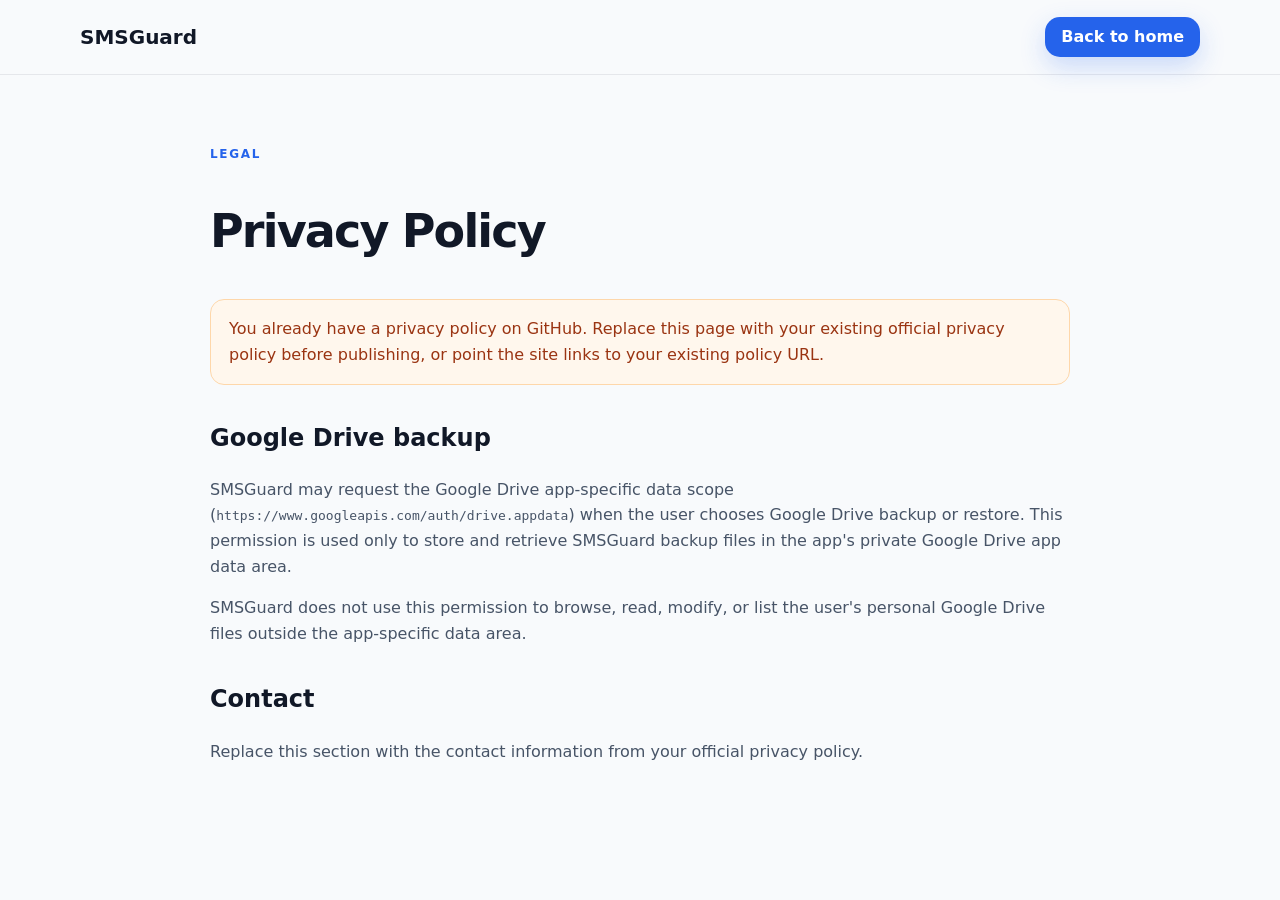
==== privacy-policy.html @ 00bfe0f4 "Add files via upload" ====
<!DOCTYPE html>
<html lang="en">
<head>
  <meta charset="UTF-8">
  <meta name="viewport" content="width=device-width, initial-scale=1.0">
  <title>Privacy Policy — SMSGuard</title>
  <link rel="stylesheet" href="styles.css">
  <style>.legal{max-width:860px;padding:70px 0 100px}.legal h1{font-size:46px;letter-spacing:-.04em}.legal h2{margin-top:34px}.legal p{color:#475467}.notice{padding:16px 18px;border-radius:14px;background:#fff7ed;border:1px solid #fed7aa;color:#9a3412}</style>
</head>
<body>
<header class="topbar"><div class="container nav"><a class="brand" href="index.html">SMSGuard</a><a class="btn small" href="index.html">Back to home</a></div></header>
<main class="container legal">
  <div class="eyebrow">LEGAL</div>
  <h1>Privacy Policy</h1>
  <div class="notice">You already have a privacy policy on GitHub. Replace this page with your existing official privacy policy before publishing, or point the site links to your existing policy URL.</div>
  <h2>Google Drive backup</h2>
  <p>SMSGuard may request the Google Drive app-specific data scope (<code>https://www.googleapis.com/auth/drive.appdata</code>) when the user chooses Google Drive backup or restore. This permission is used only to store and retrieve SMSGuard backup files in the app's private Google Drive app data area.</p>
  <p>SMSGuard does not use this permission to browse, read, modify, or list the user's personal Google Drive files outside the app-specific data area.</p>
  <h2>Contact</h2>
  <p>Replace this section with the contact information from your official privacy policy.</p>
</main>
</body>
</html>
---- styles.css ----
*{box-sizing:border-box}html{scroll-behavior:smooth}body{margin:0;font-family:Inter,ui-sans-serif,system-ui,-apple-system,BlinkMacSystemFont,"Segoe UI",sans-serif;background:#f8fafc;color:#111827;line-height:1.6}a{text-decoration:none;color:inherit}.container{width:min(1120px,calc(100% - 40px));margin:auto}.topbar{position:sticky;top:0;z-index:50;background:rgba(248,250,252,.9);backdrop-filter:blur(16px);border-bottom:1px solid #e5e7eb}.nav{height:74px;display:flex;align-items:center;justify-content:space-between}.brand{display:flex;align-items:center;gap:10px;font-size:20px;font-weight:800}.logo{width:38px;height:38px;border-radius:13px;display:grid;place-items:center;background:#eaf2ff;color:#2563eb}.nav nav{display:flex;align-items:center;gap:26px;color:#475467;font-size:14px;font-weight:650}.btn{display:inline-flex;align-items:center;justify-content:center;min-height:48px;padding:0 22px;border-radius:15px;background:#2563eb;color:#fff!important;font-weight:750;box-shadow:0 10px 26px rgba(37,99,235,.22)}.btn.small{min-height:40px;padding:0 16px}.btn.ghost{background:#fff;color:#111827!important;box-shadow:inset 0 0 0 1px #e5e7eb}.hero{min-height:680px;padding:90px 0 80px;display:grid;grid-template-columns:1.04fr .96fr;gap:64px;align-items:center}.eyebrow{color:#2563eb;font-size:12px;font-weight:850;letter-spacing:.14em;margin-bottom:15px}.hero h1,.section h2,.dark h2{margin:0;letter-spacing:-.045em;line-height:1.06}.hero h1{font-size:clamp(44px,6vw,72px)}.lead{font-size:19px;color:#667085;max-width:650px}.actions{display:flex;gap:12px;margin-top:32px}.trust{display:flex;flex-wrap:wrap;gap:12px 20px;margin-top:27px;font-size:13px;color:#475467}.preview-shell{padding:30px;border-radius:38px;background:radial-gradient(circle at 20% 10%,rgba(96,165,250,.42),transparent 28%),linear-gradient(145deg,#dbeafe,#eef2ff 46%,#f8fafc);box-shadow:0 20px 60px rgba(15,23,42,.09)}.phone{max-width:390px;margin:auto;padding:22px;border-radius:32px;background:#fff;box-shadow:0 22px 55px rgba(30,64,175,.14)}.phone-head{display:grid;grid-template-columns:12px 1fr auto;gap:9px;align-items:center;margin-bottom:20px}.green-dot{width:9px;height:9px;border-radius:50%;background:#22c55e}.protected{padding:5px 9px;border-radius:999px;background:#dcfce7;color:#15803d;font-size:10px;font-weight:800}.app-card{display:grid;grid-template-columns:42px 1fr;gap:12px;padding:14px;margin:10px 0;border:1px solid #edf0f5;border-radius:18px;box-shadow:0 7px 18px rgba(15,23,42,.045)}.app-card b,.app-card small{display:block}.app-card small{margin-top:3px;color:#667085;font-size:12px}.app-icon{width:42px;height:42px;border-radius:14px;display:grid;place-items:center;background:#eef4ff;color:#2563eb;font-weight:900}.tabs{display:flex;justify-content:space-around;margin-top:20px;padding-top:13px;border-top:1px solid #eef2f7;color:#98a2b3;font-size:11px;font-weight:750}.tabs .active{color:#2563eb}.section{padding:95px 0}.soft{background:#f1f5fb}.section-head{max-width:720px;margin-bottom:42px}.section h2,.dark h2{font-size:clamp(34px,4vw,52px)}.section-head p,.split p{color:#667085;font-size:17px}.grid{display:grid;grid-template-columns:repeat(3,1fr);gap:16px}.grid article{min-height:225px;padding:24px;border-radius:24px;background:#fff;border:1px solid #e7ecf3;box-shadow:0 10px 28px rgba(15,23,42,.045)}.grid article>span{width:48px;height:48px;border-radius:15px;display:grid;place-items:center;background:#edf4ff;color:#2563eb;font-weight:900;font-size:20px}.grid h3{margin:20px 0 8px}.grid p{margin:0;color:#667085;font-size:14px}.split{display:grid;grid-template-columns:1fr .84fr;gap:68px;align-items:center}.split ul{padding:0;list-style:none}.split li{position:relative;padding-left:29px;margin:14px 0;color:#475467}.split li:before{content:"✓";position:absolute;left:0;width:21px;height:21px;border-radius:50%;display:grid;place-items:center;background:#dbeafe;color:#2563eb;font-size:12px;font-weight:900}.drive-card{padding:32px;border-radius:28px;background:#fff;border:1px solid #e5e7eb;box-shadow:0 20px 60px rgba(15,23,42,.09)}.cloud{width:58px;height:58px;border-radius:18px;display:grid;place-items:center;background:#eaf2ff;color:#2563eb;font-size:26px}.drive-card code{display:block;overflow-wrap:anywhere;padding:12px 14px;border-radius:12px;background:#f8fafc;border:1px solid #e5e7eb;color:#344054;font-size:12px}.drive-card p{color:#667085;font-size:14px}.dark{background:#0f172a;color:#fff}.privacy-grid{display:grid;grid-template-columns:1fr 1fr;gap:70px;align-items:center}.light{color:#93c5fd}.privacy-grid p{color:#cbd5e1;font-size:17px}.legal-links{display:grid;gap:12px}.legal-links a{display:flex;align-items:center;justify-content:space-between;padding:19px 20px;border-radius:18px;border:1px solid rgba(255,255,255,.1);background:#172033}.legal-links b,.legal-links small{display:block}.legal-links small{margin-top:3px;color:#94a3b8}.support{text-align:center;padding:48px;border-radius:32px;background:#fff;border:1px solid #e5e7eb;box-shadow:0 20px 60px rgba(15,23,42,.09)}.support p{max-width:650px;margin:16px auto 26px;color:#667085}.warning{display:block;margin-top:16px;color:#b54708}footer{padding:34px 0;background:#fff;border-top:1px solid #e5e7eb}.footer{display:grid;grid-template-columns:1fr auto auto;gap:28px;align-items:center;font-size:13px;color:#667085}.footer b,.footer small{display:block}.footer b{color:#111827}.foot-links{display:flex;gap:18px}@media(max-width:900px){.nav nav a:not(.btn){display:none}.hero,.split,.privacy-grid{grid-template-columns:1fr}.grid{grid-template-columns:repeat(2,1fr)}.footer{grid-template-columns:1fr}}@media(max-width:620px){.container{width:min(100% - 28px,1120px)}.hero{padding:54px 0;gap:40px}.hero h1{font-size:44px}.actions{flex-direction:column}.grid{grid-template-columns:1fr}.section{padding:70px 0}.support{padding:34px 20px}.foot-links{flex-wrap:wrap}}
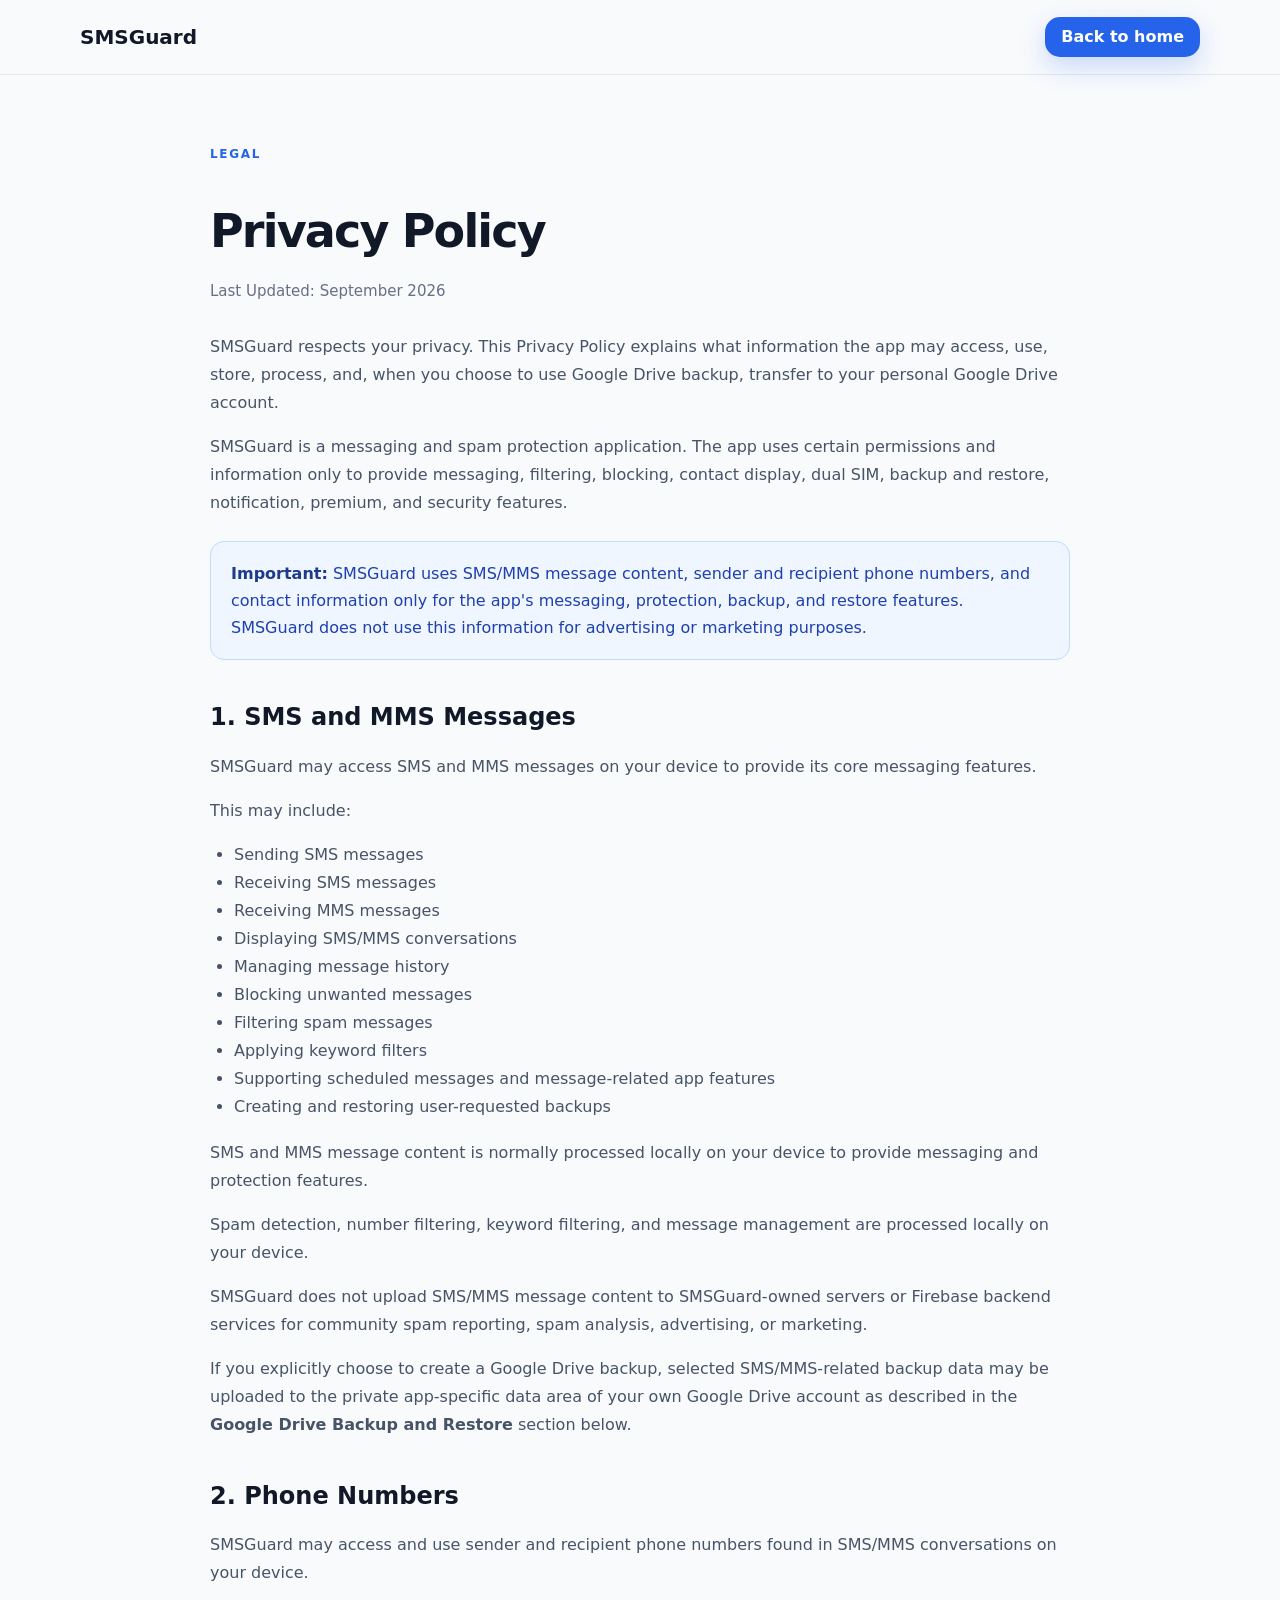
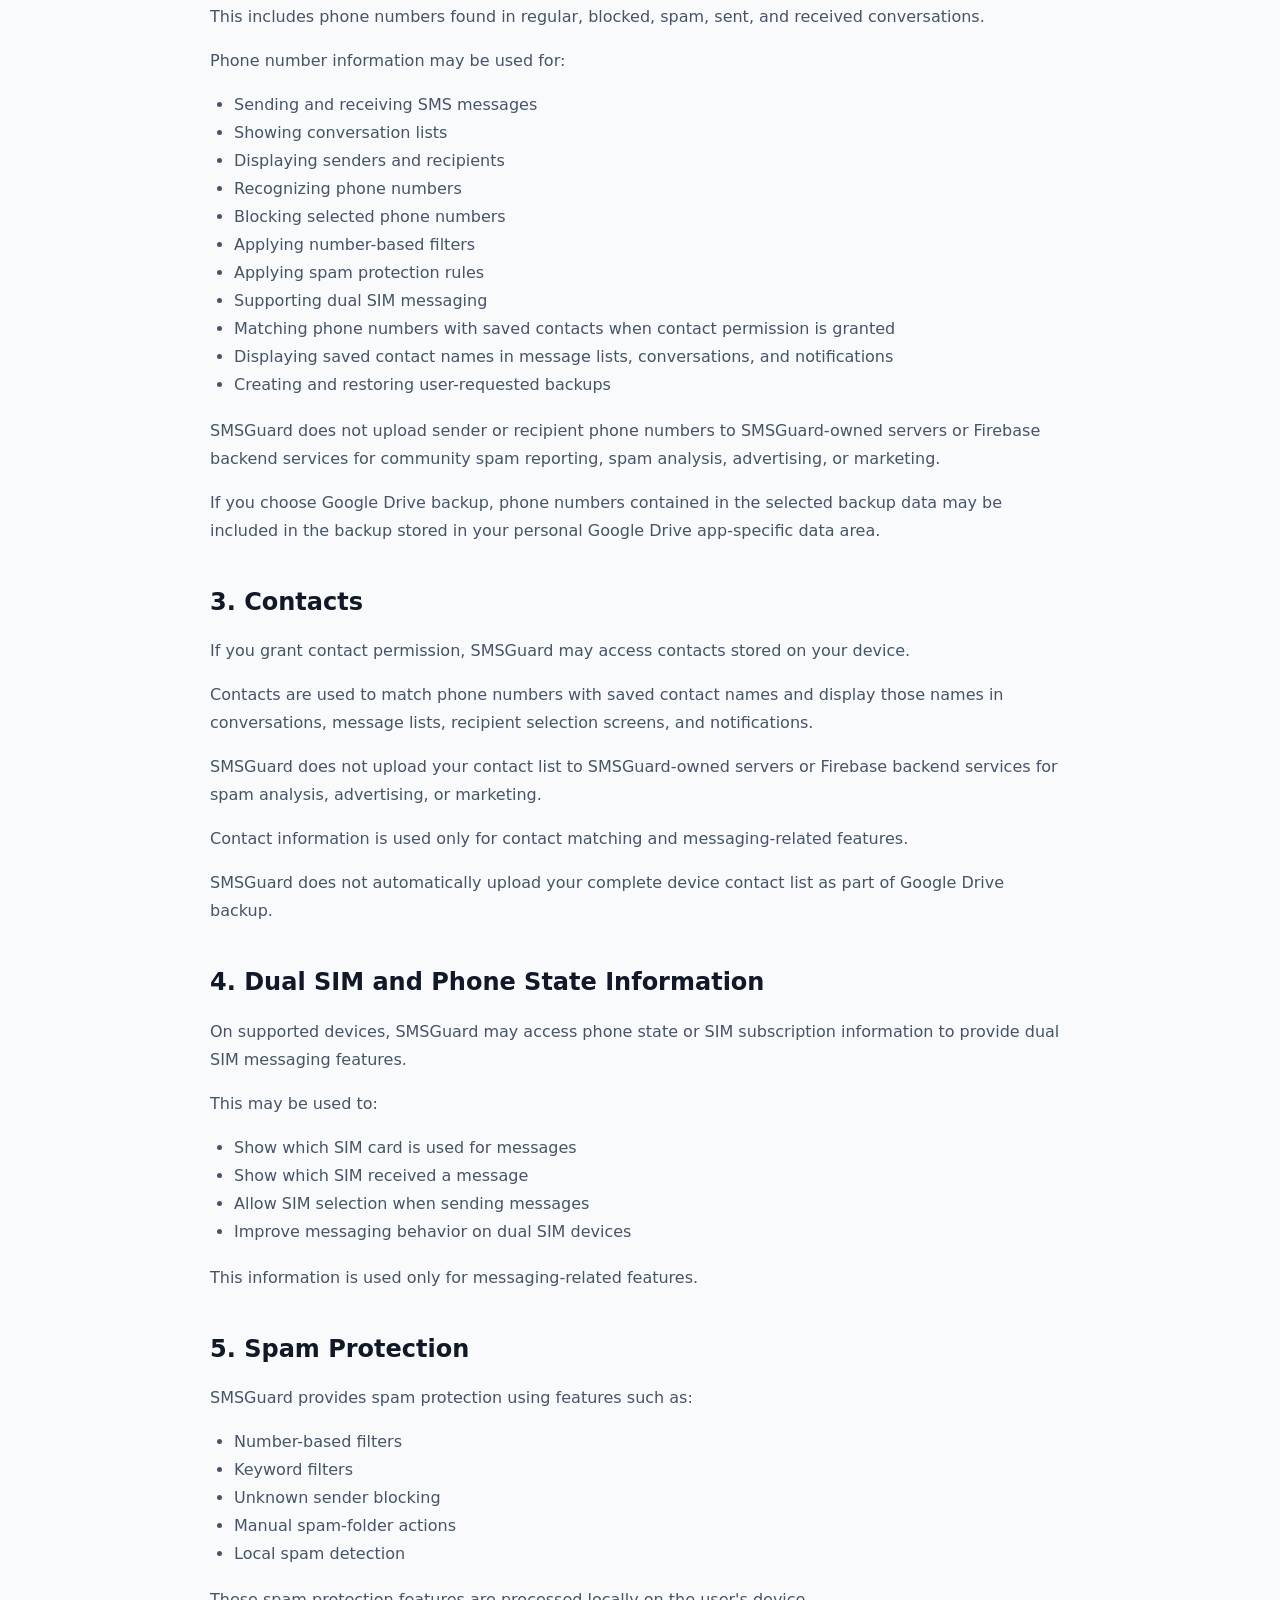
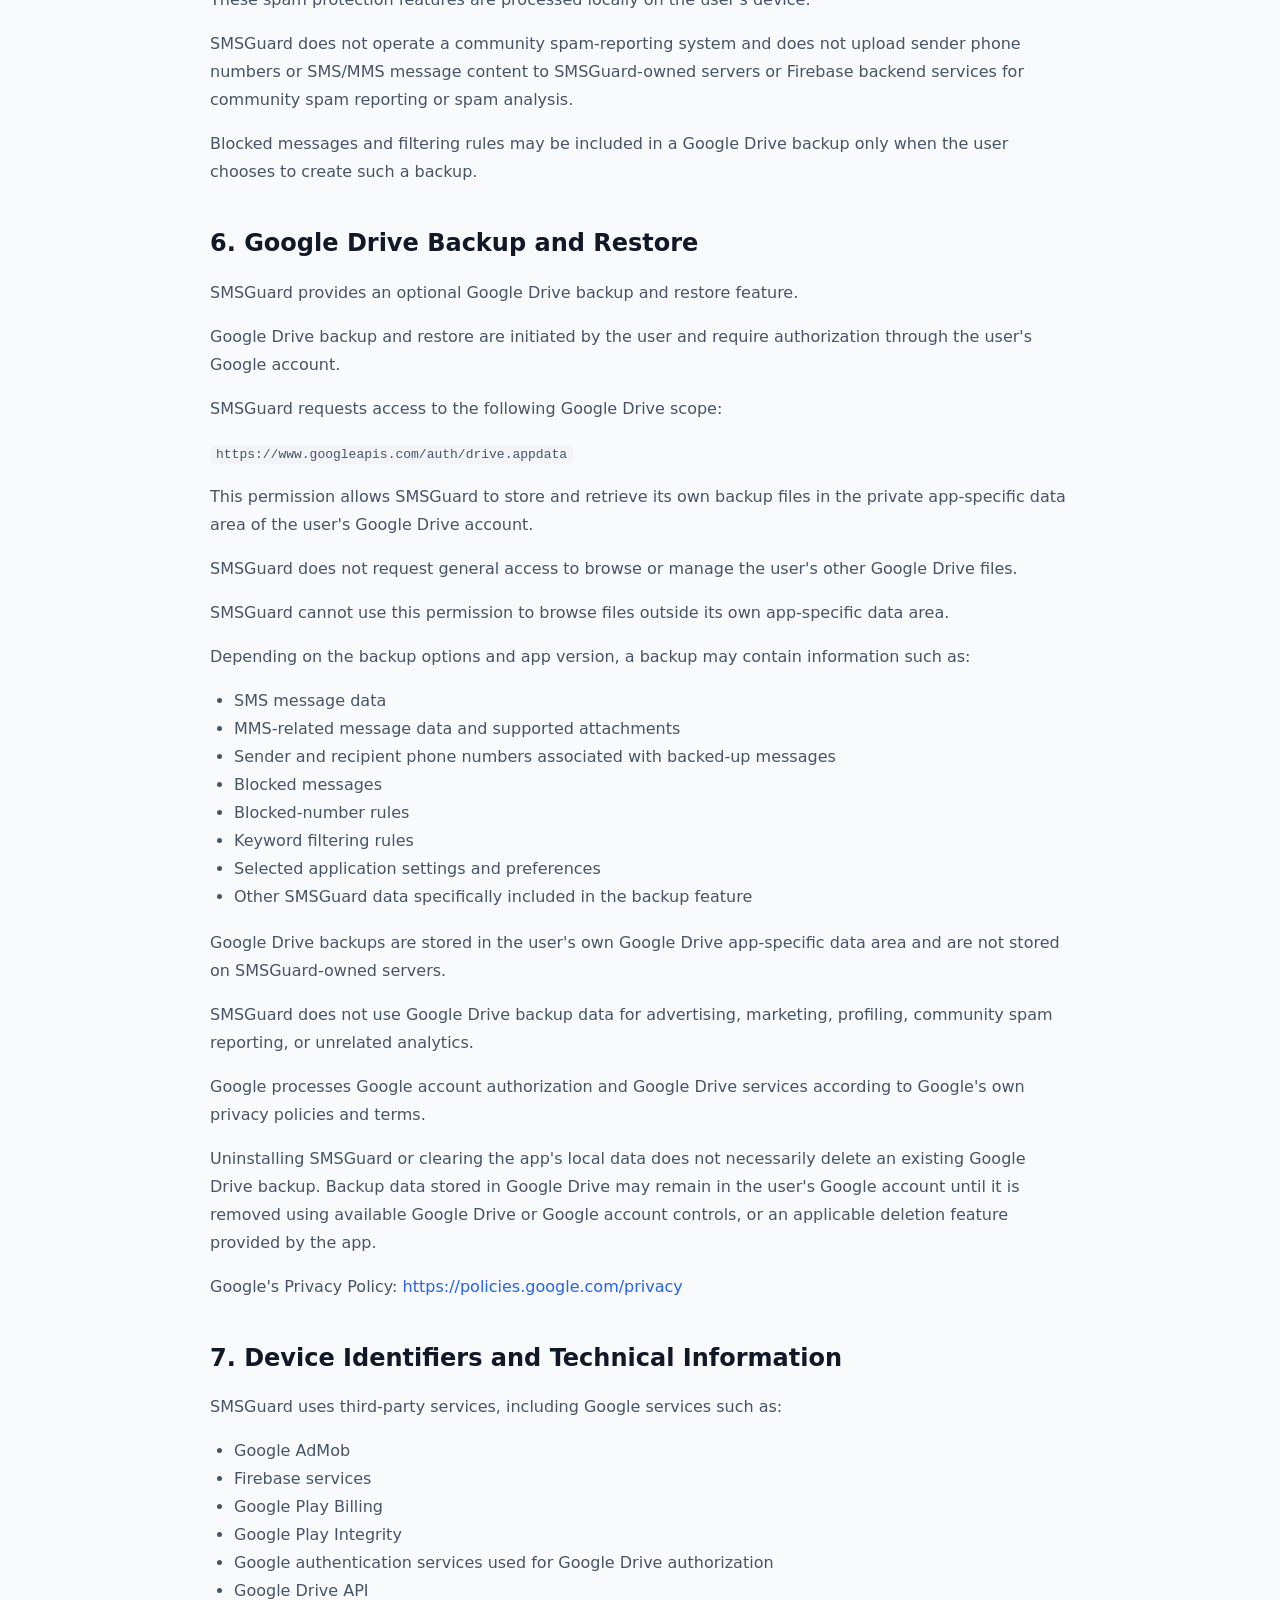
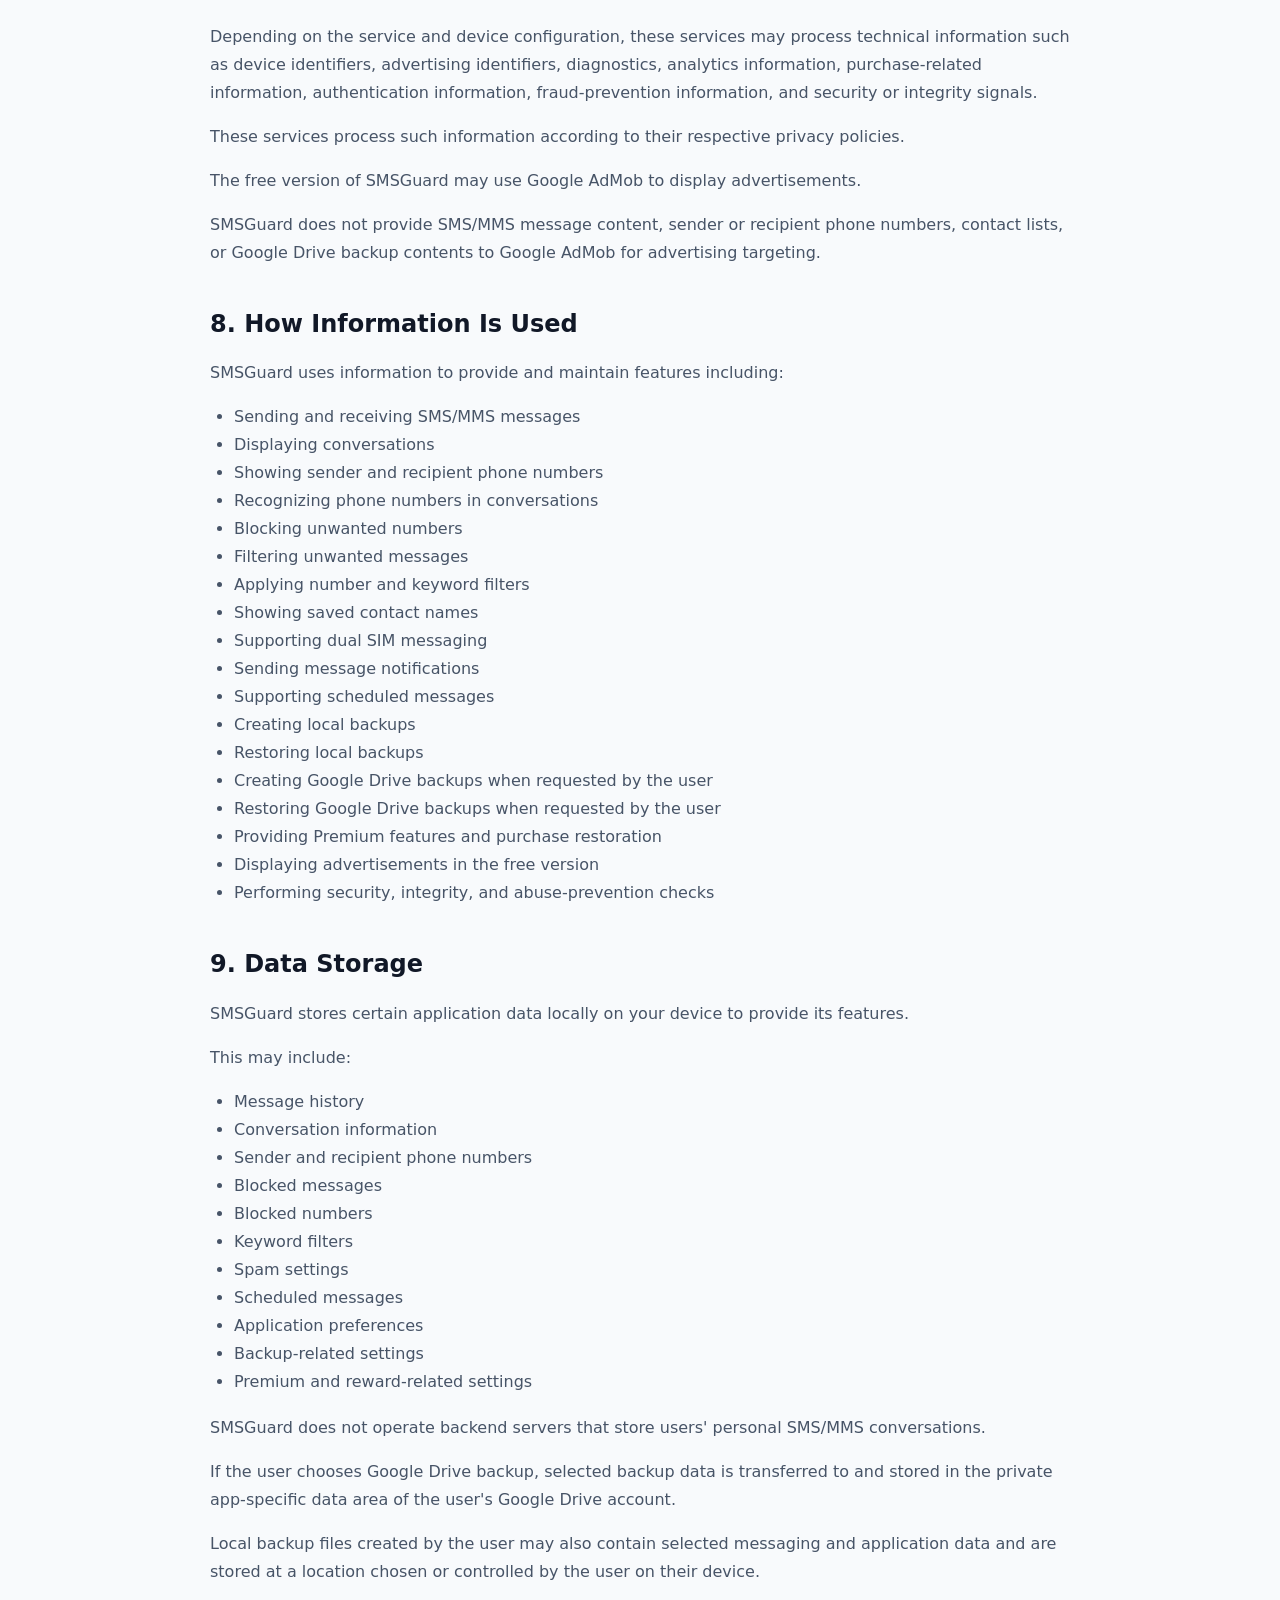
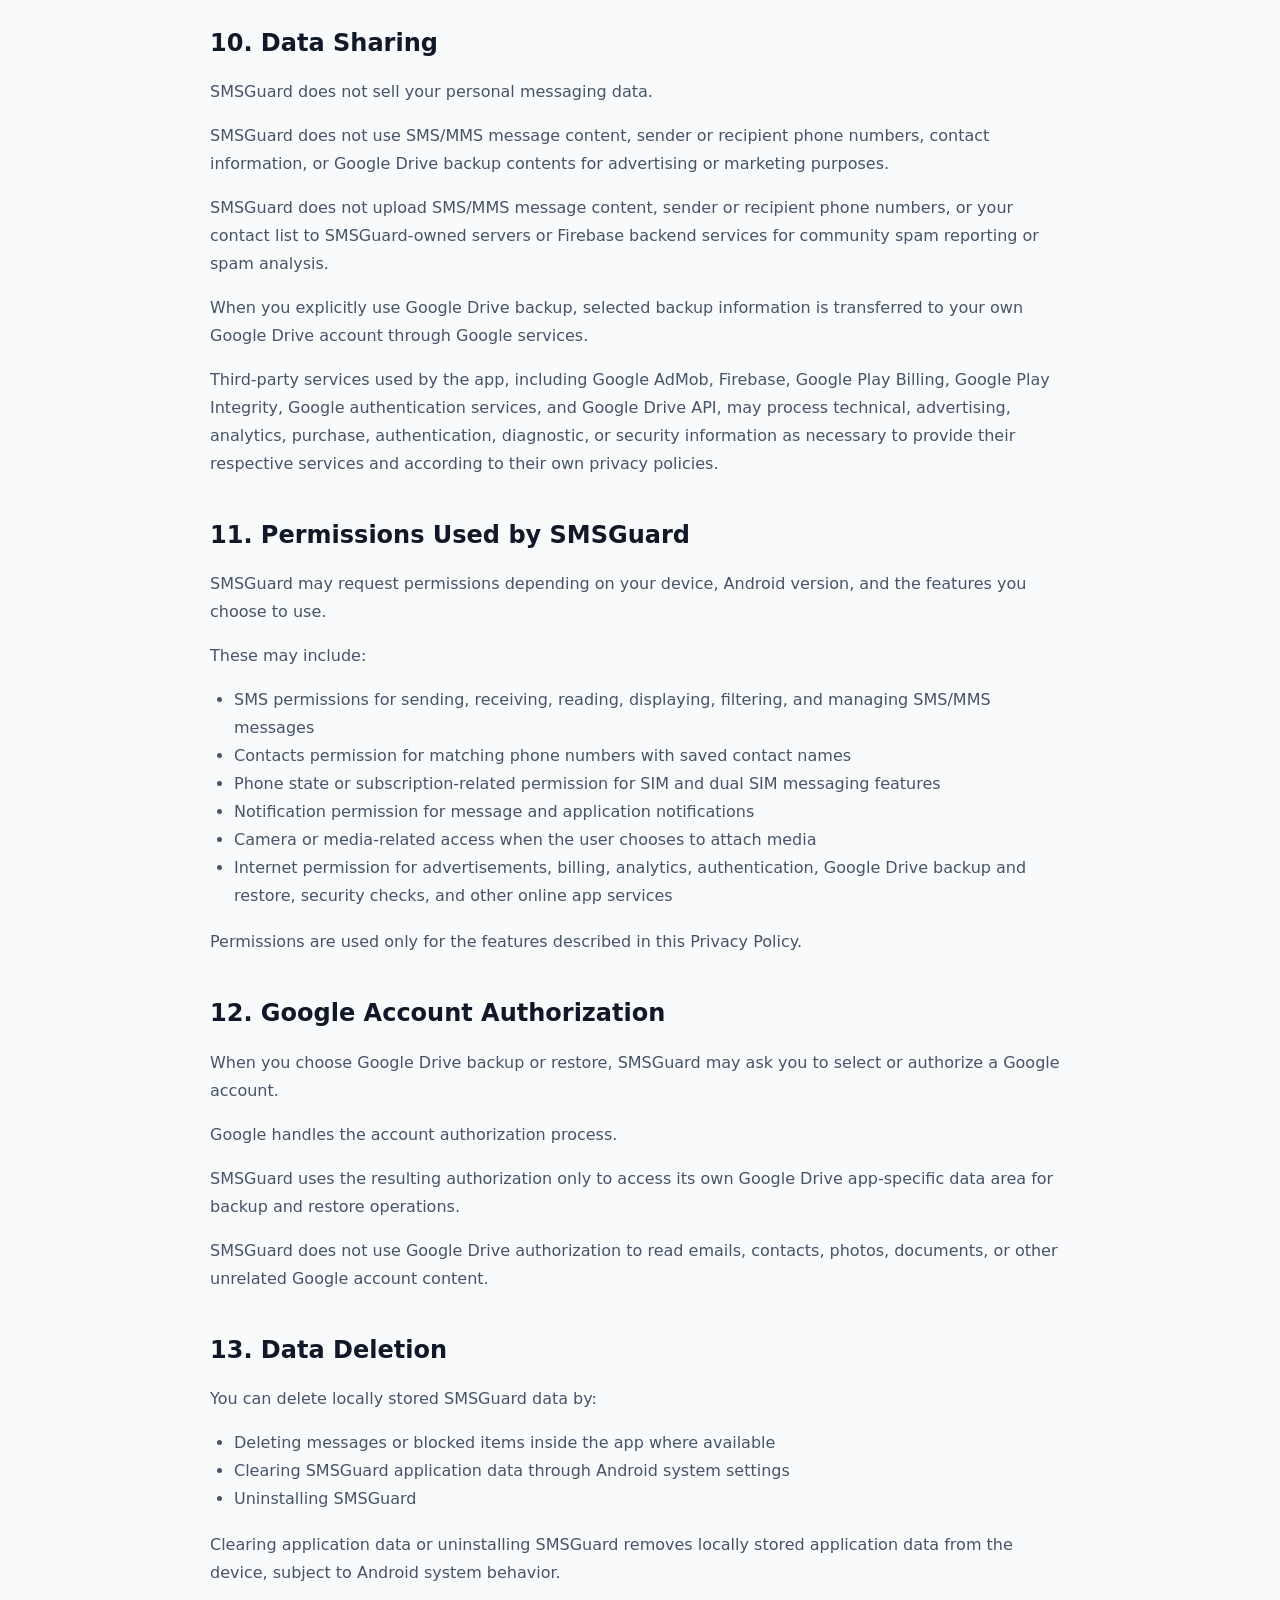
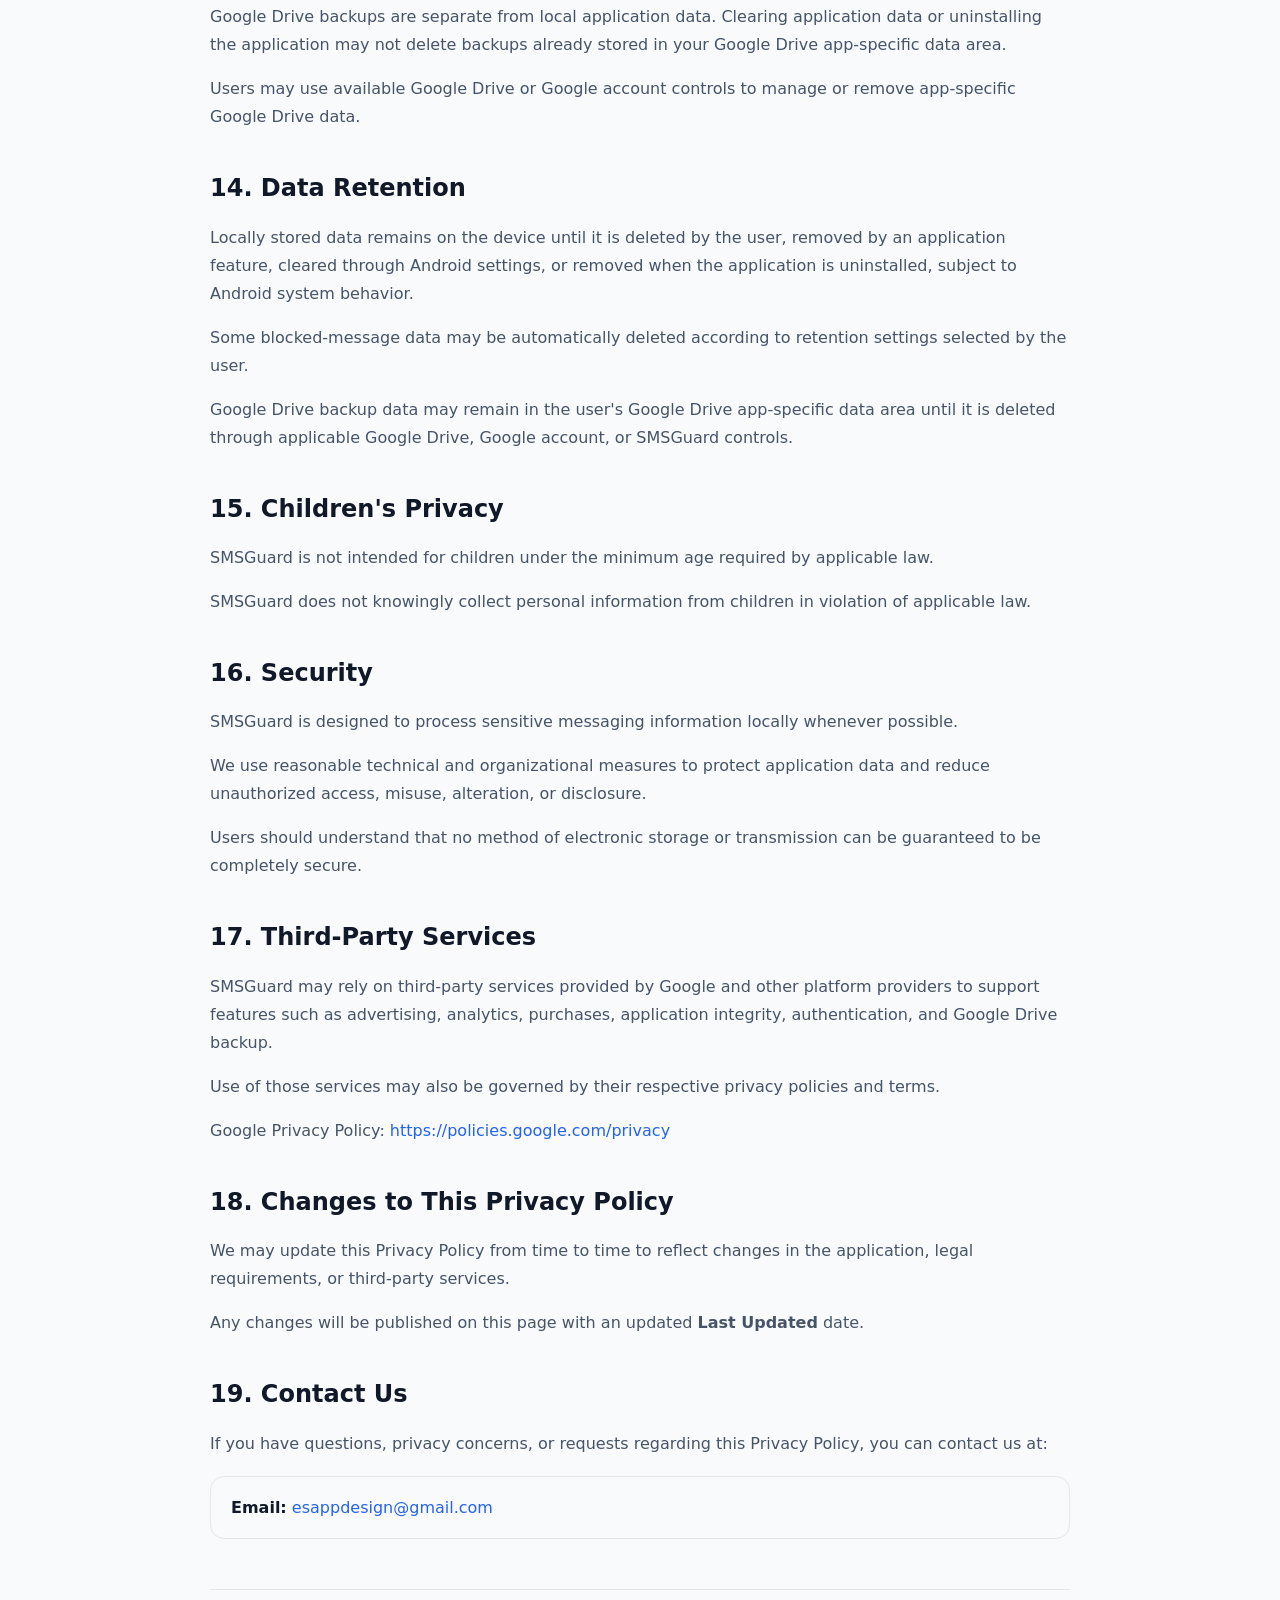
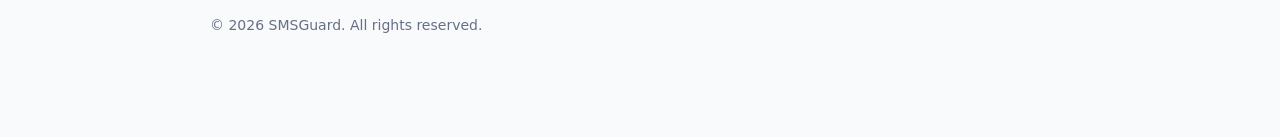
==== commit 001706ba: "Update privacy-policy.html" ====
--- a/privacy-policy.html
+++ b/privacy-policy.html
@@ -3,21 +3,696 @@
 <head>
   <meta charset="UTF-8">
   <meta name="viewport" content="width=device-width, initial-scale=1.0">
+
   <title>Privacy Policy — SMSGuard</title>
+  <meta name="description" content="SMSGuard Privacy Policy. Learn how SMSGuard handles SMS, MMS, contacts, Google Drive backups, advertising, analytics, and other application data.">
+
   <link rel="stylesheet" href="styles.css">
-  <style>.legal{max-width:860px;padding:70px 0 100px}.legal h1{font-size:46px;letter-spacing:-.04em}.legal h2{margin-top:34px}.legal p{color:#475467}.notice{padding:16px 18px;border-radius:14px;background:#fff7ed;border:1px solid #fed7aa;color:#9a3412}</style>
+
+  <style>
+    .legal {
+      max-width: 860px;
+      padding: 70px 0 100px;
+    }
+
+    .legal h1 {
+      font-size: 46px;
+      letter-spacing: -.04em;
+      margin-bottom: 10px;
+    }
+
+    .legal h2 {
+      margin-top: 38px;
+      margin-bottom: 14px;
+    }
+
+    .legal h3 {
+      margin-top: 24px;
+      margin-bottom: 10px;
+    }
+
+    .legal p,
+    .legal li {
+      color: #475467;
+      line-height: 1.75;
+    }
+
+    .legal ul {
+      padding-left: 24px;
+      margin-top: 10px;
+      margin-bottom: 18px;
+    }
+
+    .updated {
+      color: #667085;
+      margin-bottom: 30px;
+      font-size: 15px;
+    }
+
+    .important {
+      padding: 18px 20px;
+      border-radius: 14px;
+      background: #eff6ff;
+      border: 1px solid #bfdbfe;
+      color: #1e40af;
+      margin: 24px 0;
+      line-height: 1.7;
+    }
+
+    .important strong {
+      color: #1e3a8a;
+    }
+
+    .legal code {
+      word-break: break-word;
+      background: #f2f4f7;
+      padding: 2px 6px;
+      border-radius: 6px;
+    }
+
+    .legal a {
+      color: #2563eb;
+    }
+
+    .contact-box {
+      margin-top: 18px;
+      padding: 18px 20px;
+      border: 1px solid #e4e7ec;
+      border-radius: 14px;
+      background: #f9fafb;
+    }
+
+    .copyright {
+      margin-top: 50px;
+      padding-top: 24px;
+      border-top: 1px solid #e4e7ec;
+      color: #667085;
+      font-size: 14px;
+    }
+  </style>
 </head>
+
 <body>
-<header class="topbar"><div class="container nav"><a class="brand" href="index.html">SMSGuard</a><a class="btn small" href="index.html">Back to home</a></div></header>
+
+<header class="topbar">
+  <div class="container nav">
+    <a class="brand" href="index.html">SMSGuard</a>
+    <a class="btn small" href="index.html">Back to home</a>
+  </div>
+</header>
+
 <main class="container legal">
+
   <div class="eyebrow">LEGAL</div>
+
   <h1>Privacy Policy</h1>
-  <div class="notice">You already have a privacy policy on GitHub. Replace this page with your existing official privacy policy before publishing, or point the site links to your existing policy URL.</div>
-  <h2>Google Drive backup</h2>
-  <p>SMSGuard may request the Google Drive app-specific data scope (<code>https://www.googleapis.com/auth/drive.appdata</code>) when the user chooses Google Drive backup or restore. This permission is used only to store and retrieve SMSGuard backup files in the app's private Google Drive app data area.</p>
-  <p>SMSGuard does not use this permission to browse, read, modify, or list the user's personal Google Drive files outside the app-specific data area.</p>
-  <h2>Contact</h2>
-  <p>Replace this section with the contact information from your official privacy policy.</p>
+
+  <div class="updated">
+    Last Updated: September 2026
+  </div>
+
+  <p>
+    SMSGuard respects your privacy. This Privacy Policy explains what information
+    the app may access, use, store, process, and, when you choose to use Google
+    Drive backup, transfer to your personal Google Drive account.
+  </p>
+
+  <p>
+    SMSGuard is a messaging and spam protection application. The app uses certain
+    permissions and information only to provide messaging, filtering, blocking,
+    contact display, dual SIM, backup and restore, notification, premium, and
+    security features.
+  </p>
+
+  <div class="important">
+    <strong>Important:</strong>
+    SMSGuard uses SMS/MMS message content, sender and recipient phone numbers,
+    and contact information only for the app's messaging, protection, backup,
+    and restore features. SMSGuard does not use this information for advertising
+    or marketing purposes.
+  </div>
+
+
+  <h2>1. SMS and MMS Messages</h2>
+
+  <p>
+    SMSGuard may access SMS and MMS messages on your device to provide its core
+    messaging features.
+  </p>
+
+  <p>This may include:</p>
+
+  <ul>
+    <li>Sending SMS messages</li>
+    <li>Receiving SMS messages</li>
+    <li>Receiving MMS messages</li>
+    <li>Displaying SMS/MMS conversations</li>
+    <li>Managing message history</li>
+    <li>Blocking unwanted messages</li>
+    <li>Filtering spam messages</li>
+    <li>Applying keyword filters</li>
+    <li>Supporting scheduled messages and message-related app features</li>
+    <li>Creating and restoring user-requested backups</li>
+  </ul>
+
+  <p>
+    SMS and MMS message content is normally processed locally on your device
+    to provide messaging and protection features.
+  </p>
+
+  <p>
+    Spam detection, number filtering, keyword filtering, and message management
+    are processed locally on your device.
+  </p>
+
+  <p>
+    SMSGuard does not upload SMS/MMS message content to SMSGuard-owned servers
+    or Firebase backend services for community spam reporting, spam analysis,
+    advertising, or marketing.
+  </p>
+
+  <p>
+    If you explicitly choose to create a Google Drive backup, selected
+    SMS/MMS-related backup data may be uploaded to the private app-specific data
+    area of your own Google Drive account as described in the
+    <strong>Google Drive Backup and Restore</strong> section below.
+  </p>
+
+
+  <h2>2. Phone Numbers</h2>
+
+  <p>
+    SMSGuard may access and use sender and recipient phone numbers found in
+    SMS/MMS conversations on your device.
+  </p>
+
+  <p>
+    This includes phone numbers found in regular, blocked, spam, sent, and
+    received conversations.
+  </p>
+
+  <p>Phone number information may be used for:</p>
+
+  <ul>
+    <li>Sending and receiving SMS messages</li>
+    <li>Showing conversation lists</li>
+    <li>Displaying senders and recipients</li>
+    <li>Recognizing phone numbers</li>
+    <li>Blocking selected phone numbers</li>
+    <li>Applying number-based filters</li>
+    <li>Applying spam protection rules</li>
+    <li>Supporting dual SIM messaging</li>
+    <li>Matching phone numbers with saved contacts when contact permission is granted</li>
+    <li>Displaying saved contact names in message lists, conversations, and notifications</li>
+    <li>Creating and restoring user-requested backups</li>
+  </ul>
+
+  <p>
+    SMSGuard does not upload sender or recipient phone numbers to SMSGuard-owned
+    servers or Firebase backend services for community spam reporting,
+    spam analysis, advertising, or marketing.
+  </p>
+
+  <p>
+    If you choose Google Drive backup, phone numbers contained in the selected
+    backup data may be included in the backup stored in your personal
+    Google Drive app-specific data area.
+  </p>
+
+
+  <h2>3. Contacts</h2>
+
+  <p>
+    If you grant contact permission, SMSGuard may access contacts stored on your
+    device.
+  </p>
+
+  <p>
+    Contacts are used to match phone numbers with saved contact names and display
+    those names in conversations, message lists, recipient selection screens,
+    and notifications.
+  </p>
+
+  <p>
+    SMSGuard does not upload your contact list to SMSGuard-owned servers or
+    Firebase backend services for spam analysis, advertising, or marketing.
+  </p>
+
+  <p>
+    Contact information is used only for contact matching and messaging-related
+    features.
+  </p>
+
+  <p>
+    SMSGuard does not automatically upload your complete device contact list as
+    part of Google Drive backup.
+  </p>
+
+
+  <h2>4. Dual SIM and Phone State Information</h2>
+
+  <p>
+    On supported devices, SMSGuard may access phone state or SIM subscription
+    information to provide dual SIM messaging features.
+  </p>
+
+  <p>This may be used to:</p>
+
+  <ul>
+    <li>Show which SIM card is used for messages</li>
+    <li>Show which SIM received a message</li>
+    <li>Allow SIM selection when sending messages</li>
+    <li>Improve messaging behavior on dual SIM devices</li>
+  </ul>
+
+  <p>
+    This information is used only for messaging-related features.
+  </p>
+
+
+  <h2>5. Spam Protection</h2>
+
+  <p>SMSGuard provides spam protection using features such as:</p>
+
+  <ul>
+    <li>Number-based filters</li>
+    <li>Keyword filters</li>
+    <li>Unknown sender blocking</li>
+    <li>Manual spam-folder actions</li>
+    <li>Local spam detection</li>
+  </ul>
+
+  <p>
+    These spam protection features are processed locally on the user's device.
+  </p>
+
+  <p>
+    SMSGuard does not operate a community spam-reporting system and does not
+    upload sender phone numbers or SMS/MMS message content to SMSGuard-owned
+    servers or Firebase backend services for community spam reporting or
+    spam analysis.
+  </p>
+
+  <p>
+    Blocked messages and filtering rules may be included in a Google Drive backup
+    only when the user chooses to create such a backup.
+  </p>
+
+
+  <h2>6. Google Drive Backup and Restore</h2>
+
+  <p>
+    SMSGuard provides an optional Google Drive backup and restore feature.
+  </p>
+
+  <p>
+    Google Drive backup and restore are initiated by the user and require
+    authorization through the user's Google account.
+  </p>
+
+  <p>SMSGuard requests access to the following Google Drive scope:</p>
+
+  <p>
+    <code>https://www.googleapis.com/auth/drive.appdata</code>
+  </p>
+
+  <p>
+    This permission allows SMSGuard to store and retrieve its own backup files in
+    the private app-specific data area of the user's Google Drive account.
+  </p>
+
+  <p>
+    SMSGuard does not request general access to browse or manage the user's other
+    Google Drive files.
+  </p>
+
+  <p>
+    SMSGuard cannot use this permission to browse files outside its own
+    app-specific data area.
+  </p>
+
+  <p>
+    Depending on the backup options and app version, a backup may contain
+    information such as:
+  </p>
+
+  <ul>
+    <li>SMS message data</li>
+    <li>MMS-related message data and supported attachments</li>
+    <li>Sender and recipient phone numbers associated with backed-up messages</li>
+    <li>Blocked messages</li>
+    <li>Blocked-number rules</li>
+    <li>Keyword filtering rules</li>
+    <li>Selected application settings and preferences</li>
+    <li>Other SMSGuard data specifically included in the backup feature</li>
+  </ul>
+
+  <p>
+    Google Drive backups are stored in the user's own Google Drive app-specific
+    data area and are not stored on SMSGuard-owned servers.
+  </p>
+
+  <p>
+    SMSGuard does not use Google Drive backup data for advertising, marketing,
+    profiling, community spam reporting, or unrelated analytics.
+  </p>
+
+  <p>
+    Google processes Google account authorization and Google Drive services
+    according to Google's own privacy policies and terms.
+  </p>
+
+  <p>
+    Uninstalling SMSGuard or clearing the app's local data does not necessarily
+    delete an existing Google Drive backup. Backup data stored in Google Drive
+    may remain in the user's Google account until it is removed using available
+    Google Drive or Google account controls, or an applicable deletion feature
+    provided by the app.
+  </p>
+
+  <p>
+    Google's Privacy Policy:
+    <a href="https://policies.google.com/privacy" target="_blank" rel="noopener noreferrer">
+      https://policies.google.com/privacy
+    </a>
+  </p>
+
+
+  <h2>7. Device Identifiers and Technical Information</h2>
+
+  <p>
+    SMSGuard uses third-party services, including Google services such as:
+  </p>
+
+  <ul>
+    <li>Google AdMob</li>
+    <li>Firebase services</li>
+    <li>Google Play Billing</li>
+    <li>Google Play Integrity</li>
+    <li>Google authentication services used for Google Drive authorization</li>
+    <li>Google Drive API</li>
+  </ul>
+
+  <p>
+    Depending on the service and device configuration, these services may process
+    technical information such as device identifiers, advertising identifiers,
+    diagnostics, analytics information, purchase-related information,
+    authentication information, fraud-prevention information, and security or
+    integrity signals.
+  </p>
+
+  <p>
+    These services process such information according to their respective
+    privacy policies.
+  </p>
+
+  <p>
+    The free version of SMSGuard may use Google AdMob to display advertisements.
+  </p>
+
+  <p>
+    SMSGuard does not provide SMS/MMS message content, sender or recipient phone
+    numbers, contact lists, or Google Drive backup contents to Google AdMob for
+    advertising targeting.
+  </p>
+
+
+  <h2>8. How Information Is Used</h2>
+
+  <p>SMSGuard uses information to provide and maintain features including:</p>
+
+  <ul>
+    <li>Sending and receiving SMS/MMS messages</li>
+    <li>Displaying conversations</li>
+    <li>Showing sender and recipient phone numbers</li>
+    <li>Recognizing phone numbers in conversations</li>
+    <li>Blocking unwanted numbers</li>
+    <li>Filtering unwanted messages</li>
+    <li>Applying number and keyword filters</li>
+    <li>Showing saved contact names</li>
+    <li>Supporting dual SIM messaging</li>
+    <li>Sending message notifications</li>
+    <li>Supporting scheduled messages</li>
+    <li>Creating local backups</li>
+    <li>Restoring local backups</li>
+    <li>Creating Google Drive backups when requested by the user</li>
+    <li>Restoring Google Drive backups when requested by the user</li>
+    <li>Providing Premium features and purchase restoration</li>
+    <li>Displaying advertisements in the free version</li>
+    <li>Performing security, integrity, and abuse-prevention checks</li>
+  </ul>
+
+
+  <h2>9. Data Storage</h2>
+
+  <p>
+    SMSGuard stores certain application data locally on your device to provide its
+    features.
+  </p>
+
+  <p>This may include:</p>
+
+  <ul>
+    <li>Message history</li>
+    <li>Conversation information</li>
+    <li>Sender and recipient phone numbers</li>
+    <li>Blocked messages</li>
+    <li>Blocked numbers</li>
+    <li>Keyword filters</li>
+    <li>Spam settings</li>
+    <li>Scheduled messages</li>
+    <li>Application preferences</li>
+    <li>Backup-related settings</li>
+    <li>Premium and reward-related settings</li>
+  </ul>
+
+  <p>
+    SMSGuard does not operate backend servers that store users' personal SMS/MMS
+    conversations.
+  </p>
+
+  <p>
+    If the user chooses Google Drive backup, selected backup data is transferred
+    to and stored in the private app-specific data area of the user's Google
+    Drive account.
+  </p>
+
+  <p>
+    Local backup files created by the user may also contain selected messaging
+    and application data and are stored at a location chosen or controlled by
+    the user on their device.
+  </p>
+
+
+  <h2>10. Data Sharing</h2>
+
+  <p>
+    SMSGuard does not sell your personal messaging data.
+  </p>
+
+  <p>
+    SMSGuard does not use SMS/MMS message content, sender or recipient phone
+    numbers, contact information, or Google Drive backup contents for advertising
+    or marketing purposes.
+  </p>
+
+  <p>
+    SMSGuard does not upload SMS/MMS message content, sender or recipient phone
+    numbers, or your contact list to SMSGuard-owned servers or Firebase backend
+    services for community spam reporting or spam analysis.
+  </p>
+
+  <p>
+    When you explicitly use Google Drive backup, selected backup information is
+    transferred to your own Google Drive account through Google services.
+  </p>
+
+  <p>
+    Third-party services used by the app, including Google AdMob, Firebase,
+    Google Play Billing, Google Play Integrity, Google authentication services,
+    and Google Drive API, may process technical, advertising, analytics,
+    purchase, authentication, diagnostic, or security information as necessary
+    to provide their respective services and according to their own privacy
+    policies.
+  </p>
+
+
+  <h2>11. Permissions Used by SMSGuard</h2>
+
+  <p>
+    SMSGuard may request permissions depending on your device, Android version,
+    and the features you choose to use.
+  </p>
+
+  <p>These may include:</p>
+
+  <ul>
+    <li>SMS permissions for sending, receiving, reading, displaying, filtering, and managing SMS/MMS messages</li>
+    <li>Contacts permission for matching phone numbers with saved contact names</li>
+    <li>Phone state or subscription-related permission for SIM and dual SIM messaging features</li>
+    <li>Notification permission for message and application notifications</li>
+    <li>Camera or media-related access when the user chooses to attach media</li>
+    <li>Internet permission for advertisements, billing, analytics, authentication, Google Drive backup and restore, security checks, and other online app services</li>
+  </ul>
+
+  <p>
+    Permissions are used only for the features described in this Privacy Policy.
+  </p>
+
+
+  <h2>12. Google Account Authorization</h2>
+
+  <p>
+    When you choose Google Drive backup or restore, SMSGuard may ask you to select
+    or authorize a Google account.
+  </p>
+
+  <p>
+    Google handles the account authorization process.
+  </p>
+
+  <p>
+    SMSGuard uses the resulting authorization only to access its own Google Drive
+    app-specific data area for backup and restore operations.
+  </p>
+
+  <p>
+    SMSGuard does not use Google Drive authorization to read emails, contacts,
+    photos, documents, or other unrelated Google account content.
+  </p>
+
+
+  <h2>13. Data Deletion</h2>
+
+  <p>You can delete locally stored SMSGuard data by:</p>
+
+  <ul>
+    <li>Deleting messages or blocked items inside the app where available</li>
+    <li>Clearing SMSGuard application data through Android system settings</li>
+    <li>Uninstalling SMSGuard</li>
+  </ul>
+
+  <p>
+    Clearing application data or uninstalling SMSGuard removes locally stored
+    application data from the device, subject to Android system behavior.
+  </p>
+
+  <p>
+    Google Drive backups are separate from local application data. Clearing
+    application data or uninstalling the application may not delete backups
+    already stored in your Google Drive app-specific data area.
+  </p>
+
+  <p>
+    Users may use available Google Drive or Google account controls to manage or
+    remove app-specific Google Drive data.
+  </p>
+
+
+  <h2>14. Data Retention</h2>
+
+  <p>
+    Locally stored data remains on the device until it is deleted by the user,
+    removed by an application feature, cleared through Android settings, or
+    removed when the application is uninstalled, subject to Android system
+    behavior.
+  </p>
+
+  <p>
+    Some blocked-message data may be automatically deleted according to retention
+    settings selected by the user.
+  </p>
+
+  <p>
+    Google Drive backup data may remain in the user's Google Drive app-specific
+    data area until it is deleted through applicable Google Drive, Google account,
+    or SMSGuard controls.
+  </p>
+
+
+  <h2>15. Children's Privacy</h2>
+
+  <p>
+    SMSGuard is not intended for children under the minimum age required by
+    applicable law.
+  </p>
+
+  <p>
+    SMSGuard does not knowingly collect personal information from children in
+    violation of applicable law.
+  </p>
+
+
+  <h2>16. Security</h2>
+
+  <p>
+    SMSGuard is designed to process sensitive messaging information locally
+    whenever possible.
+  </p>
+
+  <p>
+    We use reasonable technical and organizational measures to protect
+    application data and reduce unauthorized access, misuse, alteration, or
+    disclosure.
+  </p>
+
+  <p>
+    Users should understand that no method of electronic storage or transmission
+    can be guaranteed to be completely secure.
+  </p>
+
+
+  <h2>17. Third-Party Services</h2>
+
+  <p>
+    SMSGuard may rely on third-party services provided by Google and other
+    platform providers to support features such as advertising, analytics,
+    purchases, application integrity, authentication, and Google Drive backup.
+  </p>
+
+  <p>
+    Use of those services may also be governed by their respective privacy
+    policies and terms.
+  </p>
+
+  <p>
+    Google Privacy Policy:
+    <a href="https://policies.google.com/privacy" target="_blank" rel="noopener noreferrer">
+      https://policies.google.com/privacy
+    </a>
+  </p>
+
+
+  <h2>18. Changes to This Privacy Policy</h2>
+
+  <p>
+    We may update this Privacy Policy from time to time to reflect changes in the
+    application, legal requirements, or third-party services.
+  </p>
+
+  <p>
+    Any changes will be published on this page with an updated
+    <strong>Last Updated</strong> date.
+  </p>
+
+
+  <h2>19. Contact Us</h2>
+
+  <p>
+    If you have questions, privacy concerns, or requests regarding this Privacy
+    Policy, you can contact us at:
+  </p>
+
+  <div class="contact-box">
+    <strong>Email:</strong>
+    <a href="mailto:esappdesign@gmail.com">esappdesign@gmail.com</a>
+  </div>
+
+  <div class="copyright">
+    © 2026 SMSGuard. All rights reserved.
+  </div>
+
 </main>
+
 </body>
-</html>+</html>
